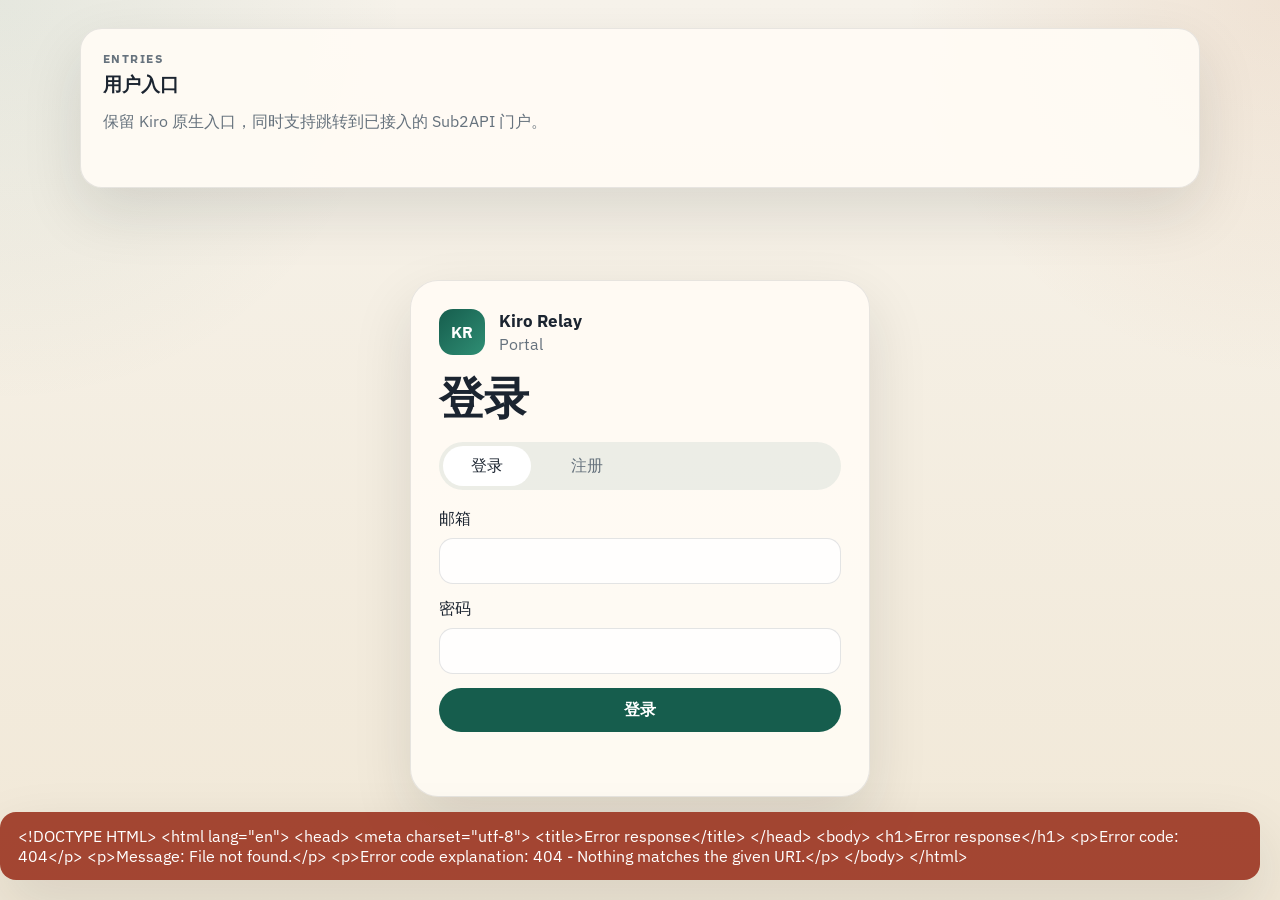
==== index.html @ 3d053ae0 "Initial import" ====
<!DOCTYPE html>
<html lang="zh-CN">
<head>
  <meta charset="UTF-8">
  <meta name="viewport" content="width=device-width, initial-scale=1.0">
  <title>Kiro Relay</title>
  <meta name="description" content="Kiro Relay">
  <link rel="preconnect" href="https://fonts.googleapis.com">
  <link rel="preconnect" href="https://fonts.gstatic.com" crossorigin>
  <link
    href="https://fonts.googleapis.com/css2?family=IBM+Plex+Sans:wght@400;500;600;700&family=JetBrains+Mono:wght@400;600&display=swap"
    rel="stylesheet"
  >
  <link rel="stylesheet" href="/assets/styles.css">
</head>
<body>
  <div class="flash-message is-hidden" id="flashMessage"></div>

  <main class="app-layout">
    <section class="screen" id="publicScreen">
      <section class="panel entry-panel">
        <div class="panel-header compact">
          <div>
            <p class="eyebrow">Entries</p>
            <h3>用户入口</h3>
            <p class="muted">保留 Kiro 原生入口，同时支持跳转到已接入的 Sub2API 门户。</p>
          </div>
        </div>
        <div class="entry-grid" id="publicEntryGrid"></div>
      </section>

      <div class="auth-card" id="publicAuthCard">
        <a class="brand" href="/">
          <span class="brand-mark">KR</span>
          <span class="brand-copy">
            <strong>Kiro Relay</strong>
            <span id="publicApiBaseUrl">Portal</span>
          </span>
        </a>

        <h1 class="screen-title">登录</h1>

        <div class="tab-switcher">
          <button class="tab-button is-active" type="button" data-user-tab="login">登录</button>
          <button class="tab-button" type="button" data-user-tab="signup">注册</button>
        </div>

        <form class="auth-form is-active" id="loginForm">
          <label>
            <span>邮箱</span>
            <input type="email" name="email" required>
          </label>
          <label>
            <span>密码</span>
            <input type="password" name="password" required>
          </label>
          <button class="button button-primary" type="submit">登录</button>
        </form>

        <form class="auth-form" id="signupForm">
          <label>
            <span>工作区</span>
            <input type="text" name="workspace" required>
          </label>
          <label>
            <span>入口类型</span>
            <select name="provider" id="signupProviderSelect">
              <option value="kiro">Kiro 套餐</option>
              <option value="sub2api">Sub2API 套餐</option>
            </select>
          </label>
          <label>
            <span>邮箱</span>
            <input type="email" name="email" required>
          </label>
          <label>
            <span>密码</span>
            <input type="password" name="password" minlength="8" required>
          </label>
          <label>
            <span>套餐</span>
            <select name="plan" id="signupPlanSelect">
              <option value="starter">Starter</option>
              <option value="growth">Growth</option>
              <option value="partner">Partner</option>
            </select>
          </label>
          <label class="full-width">
            <span>用途</span>
            <input type="text" name="usecase">
          </label>
          <button class="button button-primary full-width" type="submit">注册</button>
        </form>

        <p class="form-message" id="userAuthMessage"></p>
      </div>

      <section class="dashboard-shell is-hidden" id="workspaceShell">
        <article class="panel">
          <div class="panel-header">
            <div>
              <p class="eyebrow">Workspace</p>
              <h2 id="workspaceTitle">-</h2>
              <p class="muted" id="workspaceEmail">-</p>
              <p class="muted" id="workspaceProvider">-</p>
            </div>
            <div class="stack-actions">
              <button class="button button-secondary is-hidden" type="button" id="openProviderEntryButton">打开入口</button>
              <button class="button button-secondary" type="button" id="rotateOwnKeyButton">轮换 Key</button>
              <button class="button button-ghost" type="button" id="userLogoutButton">退出</button>
            </div>
          </div>

          <div class="credential-grid">
            <article class="credential-card">
              <span class="label">API Key</span>
              <code id="workspaceApiKey">-</code>
              <button class="text-button" type="button" id="copyOwnKeyButton">复制</button>
            </article>

            <article class="credential-card">
              <span class="label">Base URL</span>
              <code id="workspaceBaseUrl">-</code>
              <button class="text-button" type="button" id="copyBaseUrlButton">复制</button>
            </article>

            <article class="credential-card">
              <span class="label">Python</span>
              <pre id="sdkSnippet"></pre>
              <button class="text-button" type="button" id="copySnippetButton">复制</button>
            </article>
          </div>
        </article>

        <section class="stats-grid">
          <article class="stat-card">
            <span>30 天请求</span>
            <strong id="metricRequests30d">0</strong>
          </article>
          <article class="stat-card">
            <span>30 天 Tokens</span>
            <strong id="metricTokens30d">0</strong>
          </article>
          <article class="stat-card">
            <span>今日请求</span>
            <strong id="metricTodayRequests">0</strong>
          </article>
          <article class="stat-card">
            <span>剩余额度</span>
            <strong id="metricQuotaRemaining">0</strong>
          </article>
        </section>

        <section class="content-grid">
          <article class="panel">
            <div class="panel-header compact">
              <div>
                <p class="eyebrow">Usage</p>
                <h3>近 7 天</h3>
              </div>
              <span class="value-inline" id="metricMonthlyCost">$0.0000</span>
            </div>
            <div class="usage-chart" id="usageChart"></div>
          </article>

          <article class="panel">
            <div class="panel-header compact">
              <div>
                <p class="eyebrow">Quota</p>
                <h3>当前配额</h3>
              </div>
            </div>
            <div class="quota-list" id="quotaList"></div>
          </article>
        </section>
      </section>
    </section>

    <section class="screen is-hidden" id="adminScreen">
      <section class="panel entry-panel">
        <div class="panel-header compact">
          <div>
            <p class="eyebrow">Entries</p>
            <h3>管理入口</h3>
            <p class="muted">Kiro 管理继续内置，Sub2API 管理入口通过配置跳转。</p>
          </div>
        </div>
        <div class="entry-grid" id="adminEntryGrid"></div>
      </section>

      <div class="auth-card" id="adminLoginShell">
        <a class="brand" href="/admin">
          <span class="brand-mark">KR</span>
          <span class="brand-copy">
            <strong>Kiro Relay</strong>
            <span>Admin</span>
          </span>
        </a>

        <h1 class="screen-title">管理员登录</h1>

        <form class="auth-form is-active" id="adminLoginForm">
          <label>
            <span>邮箱</span>
            <input type="email" name="email" required>
          </label>
          <label>
            <span>密码</span>
            <input type="password" name="password" required>
          </label>
          <button class="button button-primary" type="submit">登录</button>
        </form>

        <p class="form-message" id="adminAuthMessage"></p>
      </div>

      <section class="dashboard-shell is-hidden" id="adminShell">
        <article class="panel">
          <div class="panel-header">
            <div>
              <p class="eyebrow">Admin</p>
              <h2>管理后台</h2>
              <p class="muted" id="adminSessionText">-</p>
            </div>
            <button class="button button-ghost" type="button" id="adminLogoutButton">退出</button>
          </div>
        </article>

        <section class="stats-grid">
          <article class="stat-card">
            <span>用户数</span>
            <strong id="adminUserCount">0</strong>
          </article>
          <article class="stat-card">
            <span>启用用户</span>
            <strong id="adminEnabledUserCount">0</strong>
          </article>
          <article class="stat-card">
            <span>账号池</span>
            <strong id="adminAccountCount">0</strong>
          </article>
          <article class="stat-card">
            <span>选择策略</span>
            <strong id="adminSelectionMode">-</strong>
          </article>
        </section>

        <section class="panel">
          <div class="panel-header compact">
            <div>
              <p class="eyebrow">Entries</p>
              <h3>入口管理</h3>
              <p class="muted">在这里维护 Sub2API 的用户入口、管理入口、API Base URL 和健康检查地址。</p>
            </div>
            <button class="button button-secondary" type="button" id="refreshProvidersButton">刷新</button>
          </div>
          <div class="provider-admin-grid" id="providerAdminGrid"></div>
        </section>

        <section class="content-grid">
          <article class="panel">
            <div class="panel-header compact">
              <div>
                <p class="eyebrow">Users</p>
                <h3 id="editingHint">新建用户</h3>
              </div>
            </div>

            <form class="form-grid" id="adminUserForm">
              <label>
                <span>工作区</span>
                <input type="text" name="workspace" required>
              </label>
              <label>
                <span>邮箱</span>
                <input type="email" name="email" required>
              </label>
              <label>
                <span>入口类型</span>
                <select name="provider" id="adminProviderSelect">
                  <option value="kiro">Kiro 套餐</option>
                  <option value="sub2api">Sub2API 套餐</option>
                </select>
              </label>
              <label>
                <span>密码</span>
                <input type="password" name="password" placeholder="编辑时可留空">
              </label>
              <label>
                <span>套餐</span>
                <select name="plan" id="adminPlanSelect">
                  <option value="starter">Starter</option>
                  <option value="growth">Growth</option>
                  <option value="partner">Partner</option>
                </select>
              </label>
              <label>
                <span>日额度</span>
                <input type="number" name="dailyQuota" min="0" required>
              </label>
              <label>
                <span>月额度</span>
                <input type="number" name="monthlyQuota" min="0" required>
              </label>
              <label>
                <span>月请求数</span>
                <input type="number" name="requestQuota" min="0" required>
              </label>
              <label>
                <span>RPM</span>
                <input type="number" name="rateLimitRpm" min="0" required>
              </label>
              <label class="full-width">
                <span>用途</span>
                <input type="text" name="usecase">
              </label>
              <label class="full-width">
                <span>备注</span>
                <input type="text" name="notes">
              </label>
              <label class="checkbox-field full-width">
                <input type="checkbox" name="enabled" checked>
                <span>启用用户</span>
              </label>
              <div class="stack-actions full-width">
                <button class="button button-primary" type="submit" id="adminUserSubmit">保存</button>
                <button class="button button-secondary is-hidden" type="button" id="cancelEditButton">取消</button>
              </div>
            </form>
          </article>

          <article class="panel">
            <div class="panel-header compact">
              <div>
                <p class="eyebrow">Pool</p>
                <h3>设备授权</h3>
              </div>
            </div>

            <form class="form-grid" id="oauthForm">
              <label>
                <span>标签</span>
                <input type="text" name="label" placeholder="kiro-main" required>
              </label>
              <label class="checkbox-field">
                <input type="checkbox" name="enabled" checked>
                <span>授权后启用</span>
              </label>
              <div class="stack-actions full-width">
                <button class="button button-primary" type="submit">开始授权</button>
                <button class="button button-secondary" type="button" id="pollOauthButton">刷新</button>
                <button class="button button-secondary" type="button" id="claimOauthButton">认领</button>
              </div>
            </form>

            <div class="info-list">
              <article>
                <span>状态</span>
                <strong id="oauthStatusText">-</strong>
              </article>
              <article>
                <span>设备码</span>
                <strong id="oauthUserCode">-</strong>
              </article>
              <article>
                <span>链接</span>
                <a href="#" id="oauthLink" target="_blank" rel="noreferrer">-</a>
              </article>
            </div>
          </article>
        </section>

        <section class="content-grid">
          <article class="panel">
            <div class="panel-header compact">
              <div>
                <p class="eyebrow">Users</p>
                <h3>用户列表</h3>
              </div>
              <button class="button button-secondary" type="button" id="refreshUsersButton">刷新</button>
            </div>

            <div class="table-shell">
              <table>
                <thead>
                  <tr>
                    <th>工作区</th>
                    <th>邮箱</th>
                    <th>入口</th>
                    <th>套餐</th>
                    <th>Key</th>
                    <th>请求数</th>
                    <th>状态</th>
                    <th>操作</th>
                  </tr>
                </thead>
                <tbody id="adminUsersBody"></tbody>
              </table>
            </div>
          </article>

          <article class="panel">
            <div class="panel-header compact">
              <div>
                <p class="eyebrow">Accounts</p>
                <h3>账号池</h3>
              </div>
              <div class="stack-actions">
                <button class="button button-secondary" type="button" id="refreshAccountsButton">刷新</button>
                <button class="button button-secondary" type="button" id="refreshAllAccountsButton">刷新 Token</button>
                <button class="button button-secondary" type="button" id="refreshAllQuotasButton">刷新配额</button>
              </div>
            </div>

            <div class="table-shell">
              <table>
                <thead>
                  <tr>
                    <th>账号</th>
                    <th>状态</th>
                    <th>启用</th>
                    <th>更新时间</th>
                    <th>操作</th>
                  </tr>
                </thead>
                <tbody id="accountPoolBody"></tbody>
              </table>
            </div>
          </article>
        </section>

        <section class="panel">
          <div class="panel-header compact">
            <div>
              <p class="eyebrow">Recovery</p>
              <h3>快照备份</h3>
              <p class="muted">后台支持创建和下载快照，恢复建议在停服状态下执行命令。</p>
            </div>
            <form class="stack-actions" id="snapshotForm">
              <input type="text" id="snapshotLabelInput" name="label" placeholder="before-upgrade">
              <button class="button button-primary" type="submit" id="createSnapshotButton">创建快照</button>
            </form>
          </div>

          <div class="table-shell">
            <table>
              <thead>
                <tr>
                  <th>快照</th>
                  <th>时间</th>
                  <th>大小</th>
                  <th>文件数</th>
                  <th>来源</th>
                  <th>操作</th>
                </tr>
              </thead>
              <tbody id="snapshotBody"></tbody>
            </table>
          </div>
        </section>
      </section>
    </section>
  </main>

  <script src="/assets/app.js"></script>
</body>
</html>
---- assets/styles.css ----
:root {
  --bg: #f4efe6;
  --surface: rgba(255, 251, 245, 0.92);
  --surface-strong: #fffdf9;
  --ink: #1b2430;
  --muted: #66727d;
  --line: rgba(27, 36, 48, 0.1);
  --primary: #165d4d;
  --primary-strong: #0f473b;
  --accent: #b86d34;
  --danger: #a03f2b;
  --shadow: 0 24px 60px rgba(25, 30, 36, 0.12);
  --radius-xl: 28px;
  --radius-lg: 22px;
  --radius-md: 16px;
  --radius-sm: 12px;
  --sans: "IBM Plex Sans", sans-serif;
  --mono: "JetBrains Mono", monospace;
}

* {
  box-sizing: border-box;
}

body {
  margin: 0;
  min-height: 100vh;
  font-family: var(--sans);
  color: var(--ink);
  background:
    radial-gradient(circle at top left, rgba(22, 93, 77, 0.08), transparent 26%),
    radial-gradient(circle at top right, rgba(184, 109, 52, 0.12), transparent 24%),
    linear-gradient(180deg, #f7f3eb 0%, #f1e8d7 100%);
}

a {
  color: inherit;
  text-decoration: none;
}

button,
input,
select {
  font: inherit;
}

code,
pre {
  font-family: var(--mono);
}

.app-layout {
  width: min(1120px, calc(100vw - 32px));
  margin: 0 auto;
  padding: 28px 0 48px;
}

.screen {
  display: grid;
  gap: 20px;
}

.brand {
  display: inline-flex;
  align-items: center;
  gap: 14px;
}

.brand-mark {
  display: grid;
  place-items: center;
  width: 46px;
  height: 46px;
  border-radius: 14px;
  background: linear-gradient(135deg, var(--primary), #2f8e74);
  color: #fff;
  font-weight: 700;
}

.brand-copy {
  display: grid;
  gap: 2px;
}

.brand-copy strong {
  font-size: 1.04rem;
}

.brand-copy span,
.muted,
.eyebrow,
.label,
.form-message {
  color: var(--muted);
}

.auth-card,
.panel,
.stat-card {
  border: 1px solid var(--line);
  background: var(--surface);
  box-shadow: var(--shadow);
}

.auth-card {
  width: min(460px, 100%);
  margin: 8vh auto 0;
  padding: 28px;
  border-radius: var(--radius-xl);
}

.screen-title,
h2,
h3 {
  margin: 0;
  line-height: 1.1;
}

.screen-title {
  margin-top: 18px;
  font-size: clamp(2rem, 4vw, 2.8rem);
}

.tab-switcher,
.stack-actions {
  display: flex;
  align-items: center;
  gap: 12px;
}

.tab-switcher {
  margin-top: 20px;
  padding: 4px;
  border-radius: 999px;
  background: rgba(22, 93, 77, 0.08);
}

.tab-button,
.button,
.text-button {
  border: 0;
  cursor: pointer;
}

.tab-button {
  min-width: 88px;
  min-height: 40px;
  padding: 0 14px;
  border-radius: 999px;
  background: transparent;
  color: var(--muted);
}

.tab-button.is-active {
  background: #fff;
  color: var(--ink);
}

.auth-form {
  display: none;
  gap: 14px;
  margin-top: 18px;
}

.auth-form.is-active {
  display: grid;
}

.auth-form label,
.form-grid label {
  display: grid;
  gap: 8px;
}

input,
select {
  min-height: 46px;
  padding: 0 14px;
  border-radius: 14px;
  border: 1px solid rgba(27, 36, 48, 0.12);
  background: rgba(255, 255, 255, 0.82);
  color: var(--ink);
}

.button {
  min-height: 44px;
  padding: 0 18px;
  border-radius: 999px;
  font-weight: 600;
  transition: transform 0.18s ease, opacity 0.18s ease;
}

.button:hover,
.text-button:hover,
.tab-button:hover {
  transform: translateY(-1px);
}

.button-primary {
  background: var(--primary);
  color: #fff;
}

.button-secondary {
  background: rgba(255, 255, 255, 0.82);
  color: var(--ink);
  border: 1px solid rgba(27, 36, 48, 0.08);
}

.button-ghost,
.text-button {
  background: transparent;
  color: var(--primary);
}

.form-message {
  min-height: 22px;
  margin: 14px 0 0;
}

.form-message[data-state="error"] {
  color: var(--danger);
}

.dashboard-shell {
  display: grid;
  gap: 18px;
}

.panel,
.stat-card {
  padding: 22px;
  border-radius: var(--radius-lg);
}

.panel-header {
  display: flex;
  align-items: flex-start;
  justify-content: space-between;
  gap: 16px;
}

.panel-header.compact {
  margin-bottom: 16px;
}

.eyebrow {
  margin: 0 0 8px;
  text-transform: uppercase;
  letter-spacing: 0.12em;
  font-size: 0.74rem;
  font-weight: 700;
}

.credential-grid,
.stats-grid,
.content-grid,
.quota-list,
.info-list,
.entry-grid,
.provider-admin-grid {
  display: grid;
  gap: 16px;
}

.entry-grid {
  grid-template-columns: repeat(2, minmax(0, 1fr));
}

.entry-card,
.provider-card {
  padding: 18px;
  border-radius: var(--radius-md);
  border: 1px solid rgba(27, 36, 48, 0.08);
  background: rgba(255, 255, 255, 0.78);
}

.entry-card {
  display: grid;
  gap: 14px;
}

.entry-card-head,
.provider-card-head {
  display: flex;
  justify-content: space-between;
  gap: 12px;
  align-items: flex-start;
}

.entry-card-head strong,
.provider-card-head strong {
  font-size: 1.08rem;
}

.entry-card p,
.provider-card p {
  margin: 6px 0 0;
  color: var(--muted);
}

.entry-meta {
  display: grid;
  gap: 8px;
}

.entry-meta code,
.provider-url-list code {
  display: inline-block;
  max-width: 100%;
  overflow-wrap: anywhere;
  white-space: pre-wrap;
}

.status-pill {
  display: inline-flex;
  align-items: center;
  min-height: 30px;
  padding: 0 10px;
  border-radius: 999px;
  background: rgba(22, 93, 77, 0.1);
  color: var(--primary);
  font-size: 0.82rem;
  font-weight: 600;
}

.status-pill.is-offline {
  background: rgba(160, 63, 43, 0.12);
  color: var(--danger);
}

.status-pill.is-pending {
  background: rgba(184, 109, 52, 0.12);
  color: var(--accent);
}

.provider-admin-grid {
  grid-template-columns: repeat(2, minmax(0, 1fr));
}

.provider-card {
  display: grid;
  gap: 16px;
}

.provider-card form {
  display: grid;
  gap: 14px;
}

.provider-url-list {
  display: grid;
  gap: 10px;
}

.provider-url-list article {
  padding: 14px;
  border-radius: var(--radius-md);
  background: rgba(255, 255, 255, 0.64);
  border: 1px solid rgba(27, 36, 48, 0.08);
}

.provider-actions {
  display: flex;
  flex-wrap: wrap;
  gap: 10px;
}

.field-help {
  font-size: 0.82rem;
  color: var(--muted);
}

.credential-grid {
  grid-template-columns: repeat(3, minmax(0, 1fr));
  margin-top: 20px;
}

.credential-card {
  position: relative;
  min-height: 160px;
  padding: 18px;
  border-radius: var(--radius-md);
  border: 1px solid rgba(27, 36, 48, 0.08);
  background: rgba(255, 255, 255, 0.76);
}

.credential-card code,
.credential-card pre {
  display: block;
  overflow-x: auto;
  white-space: pre-wrap;
  word-break: break-all;
  margin: 10px 0 0;
}

.credential-card .text-button {
  position: absolute;
  top: 14px;
  right: 14px;
}

.stats-grid {
  grid-template-columns: repeat(4, minmax(0, 1fr));
}

.stat-card {
  background: rgba(255, 255, 255, 0.76);
}

.stat-card span,
.usage-bar span,
.info-list article span {
  color: var(--muted);
}

.stat-card strong,
.usage-bar strong,
.quota-list strong,
.info-list article strong {
  display: block;
  margin-top: 8px;
  font-size: 1.35rem;
}

.content-grid {
  grid-template-columns: repeat(2, minmax(0, 1fr));
  align-items: start;
}

.usage-chart {
  display: grid;
  grid-template-columns: repeat(7, minmax(0, 1fr));
  align-items: end;
  gap: 12px;
  min-height: 220px;
}

.usage-bar {
  display: grid;
  gap: 8px;
  justify-items: center;
}

.usage-bar-track {
  display: flex;
  align-items: end;
  width: 100%;
  height: 150px;
  padding: 10px;
  border-radius: 20px;
  background: linear-gradient(180deg, rgba(22, 93, 77, 0.08), rgba(22, 93, 77, 0.18));
}

.usage-bar-fill {
  width: 100%;
  border-radius: 14px;
  background: linear-gradient(180deg, var(--accent), var(--primary));
}

.quota-list article,
.info-list article {
  padding: 16px;
  border-radius: var(--radius-md);
  border: 1px solid rgba(27, 36, 48, 0.08);
  background: rgba(255, 255, 255, 0.76);
}

.value-inline {
  font-weight: 700;
}

.form-grid {
  display: grid;
  grid-template-columns: repeat(2, minmax(0, 1fr));
  gap: 14px;
}

.full-width {
  grid-column: 1 / -1;
}

.checkbox-field {
  display: inline-flex !important;
  align-items: center;
  gap: 10px;
  min-height: 46px;
}

.checkbox-field input {
  min-height: auto;
}

.table-shell {
  overflow: auto;
  border-radius: var(--radius-md);
  border: 1px solid rgba(27, 36, 48, 0.08);
}

.table-actions {
  display: flex;
  flex-wrap: wrap;
  gap: 8px;
}

#snapshotForm input {
  min-width: 220px;
}

table {
  width: 100%;
  min-width: 680px;
  border-collapse: collapse;
}

thead {
  background: rgba(22, 93, 77, 0.08);
}

th,
td {
  padding: 13px 14px;
  text-align: left;
  border-bottom: 1px solid rgba(27, 36, 48, 0.08);
  font-size: 0.94rem;
}

td code {
  display: inline-block;
  max-width: 220px;
  overflow: hidden;
  text-overflow: ellipsis;
  white-space: nowrap;
}

tbody tr:hover {
  background: rgba(255, 255, 255, 0.48);
}

.flash-message {
  position: fixed;
  right: 20px;
  bottom: 20px;
  z-index: 20;
  padding: 14px 18px;
  border-radius: 16px;
  background: rgba(27, 122, 86, 0.95);
  color: #fff;
  box-shadow: var(--shadow);
}

.flash-message.error {
  background: rgba(160, 63, 43, 0.96);
}

.is-hidden {
  display: none !important;
}

@media (max-width: 1100px) {
  .credential-grid,
  .stats-grid,
  .content-grid,
  .form-grid,
  .entry-grid,
  .provider-admin-grid {
    grid-template-columns: 1fr;
  }
}

@media (max-width: 720px) {
  .app-layout {
    width: min(100vw - 20px, 1120px);
    padding-top: 20px;
  }

  .auth-card,
  .panel,
  .stat-card {
    padding: 18px;
  }

  .panel-header,
  .stack-actions {
    flex-direction: column;
    align-items: flex-start;
  }

  #snapshotForm {
    width: 100%;
  }

  #snapshotForm input {
    width: 100%;
  }

  .usage-chart {
    gap: 10px;
  }
}
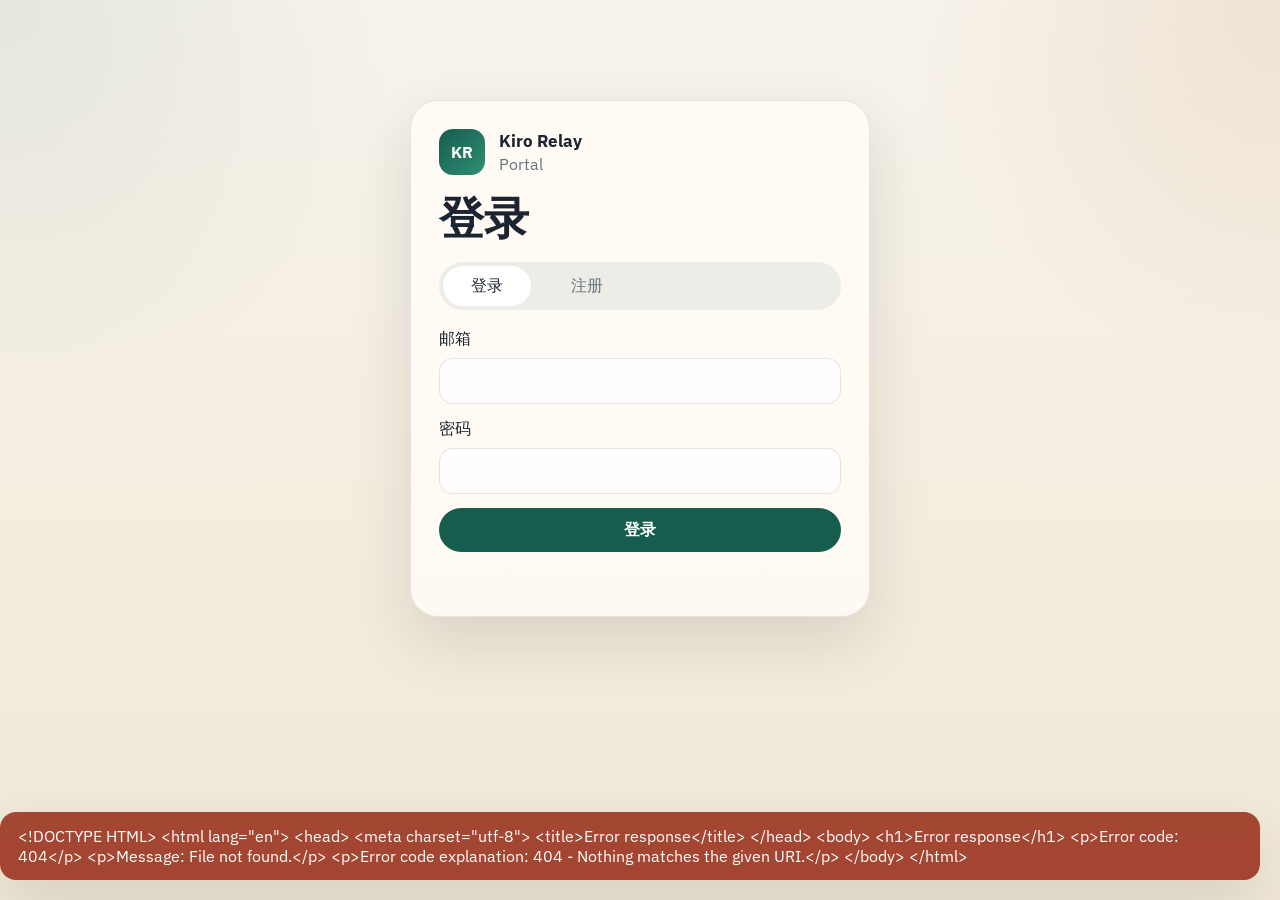
==== commit 5e7c5fbf: "Unify public portal and route gateway by API key" ====
--- a/index.html
+++ b/index.html
@@ -18,17 +18,6 @@
 
   <main class="app-layout">
     <section class="screen" id="publicScreen">
-      <section class="panel entry-panel">
-        <div class="panel-header compact">
-          <div>
-            <p class="eyebrow">Entries</p>
-            <h3>用户入口</h3>
-            <p class="muted">保留 Kiro 原生入口，同时支持跳转到已接入的 Sub2API 门户。</p>
-          </div>
-        </div>
-        <div class="entry-grid" id="publicEntryGrid"></div>
-      </section>
-
       <div class="auth-card" id="publicAuthCard">
         <a class="brand" href="/">
           <span class="brand-mark">KR</span>
@@ -63,13 +52,6 @@
             <input type="text" name="workspace" required>
           </label>
           <label>
-            <span>入口类型</span>
-            <select name="provider" id="signupProviderSelect">
-              <option value="kiro">Kiro 套餐</option>
-              <option value="sub2api">Sub2API 套餐</option>
-            </select>
-          </label>
-          <label>
             <span>邮箱</span>
             <input type="email" name="email" required>
           </label>
@@ -102,11 +84,8 @@
               <p class="eyebrow">Workspace</p>
               <h2 id="workspaceTitle">-</h2>
               <p class="muted" id="workspaceEmail">-</p>
-              <p class="muted" id="workspaceProvider">-</p>
             </div>
             <div class="stack-actions">
-              <button class="button button-secondary is-hidden" type="button" id="openProviderEntryButton">打开入口</button>
-              <button class="button button-secondary" type="button" id="rotateOwnKeyButton">轮换 Key</button>
               <button class="button button-ghost" type="button" id="userLogoutButton">退出</button>
             </div>
           </div>
--- a/assets/styles.css
+++ b/assets/styles.css
@@ -366,6 +366,59 @@
   gap: 10px;
 }
 
+.provider-badge-row,
+.diagnostic-meta {
+  display: flex;
+  flex-wrap: wrap;
+  gap: 8px;
+}
+
+.mini-pill {
+  display: inline-flex;
+  align-items: center;
+  min-height: 26px;
+  padding: 0 10px;
+  border-radius: 999px;
+  background: rgba(27, 36, 48, 0.06);
+  color: var(--ink);
+  font-size: 0.78rem;
+  font-weight: 600;
+}
+
+.diagnostic-shell {
+  display: grid;
+  gap: 10px;
+  padding: 14px;
+  border-radius: var(--radius-md);
+  background: rgba(255, 255, 255, 0.64);
+  border: 1px solid rgba(27, 36, 48, 0.08);
+}
+
+.diagnostic-grid {
+  display: grid;
+  grid-template-columns: repeat(2, minmax(0, 1fr));
+  gap: 10px;
+}
+
+.diagnostic-item {
+  display: grid;
+  gap: 4px;
+  padding: 12px;
+  border-radius: var(--radius-sm);
+  background: rgba(244, 239, 230, 0.8);
+  border: 1px solid rgba(27, 36, 48, 0.06);
+}
+
+.diagnostic-item strong,
+.diagnostic-item span {
+  font-size: 0.82rem;
+}
+
+.diagnostic-item p {
+  margin: 0;
+  font-size: 0.78rem;
+}
+
 .field-help {
   font-size: 0.82rem;
   color: var(--muted);
@@ -563,7 +616,8 @@
   .content-grid,
   .form-grid,
   .entry-grid,
-  .provider-admin-grid {
+  .provider-admin-grid,
+  .diagnostic-grid {
     grid-template-columns: 1fr;
   }
 }
